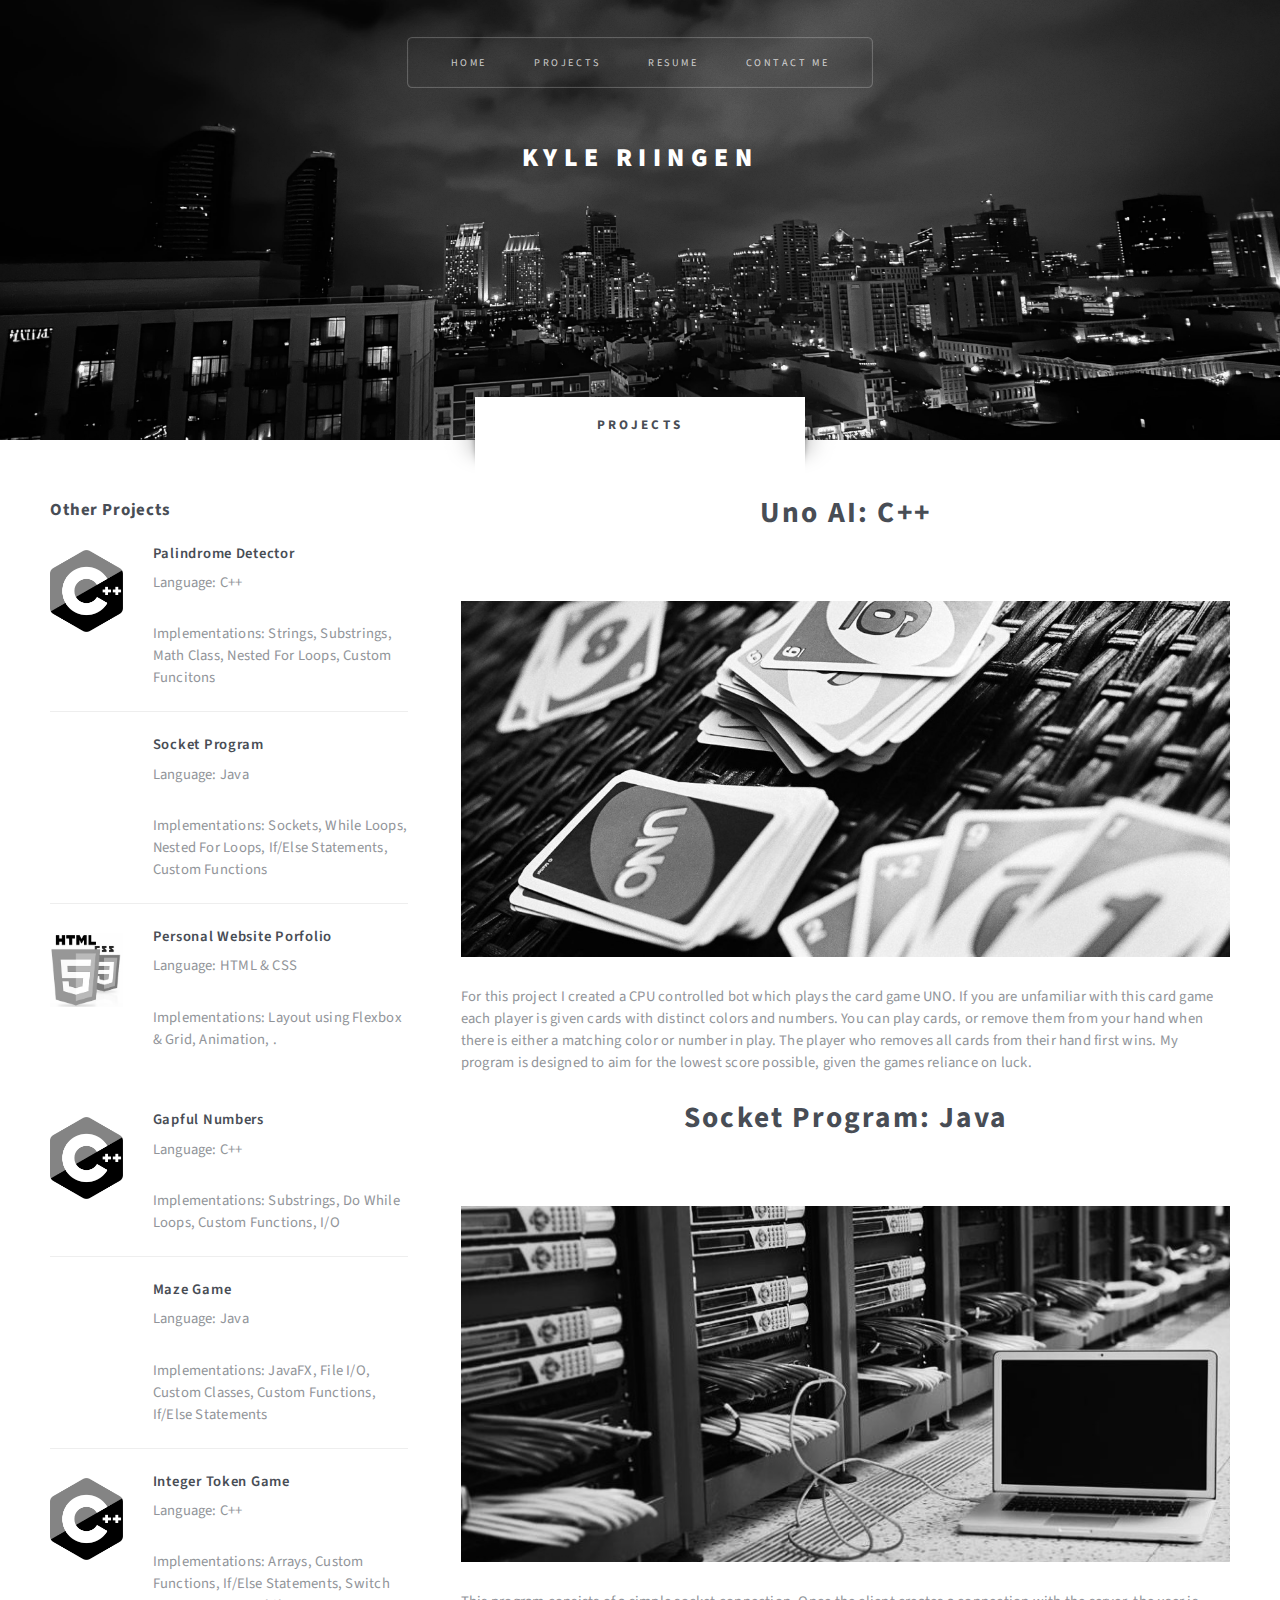
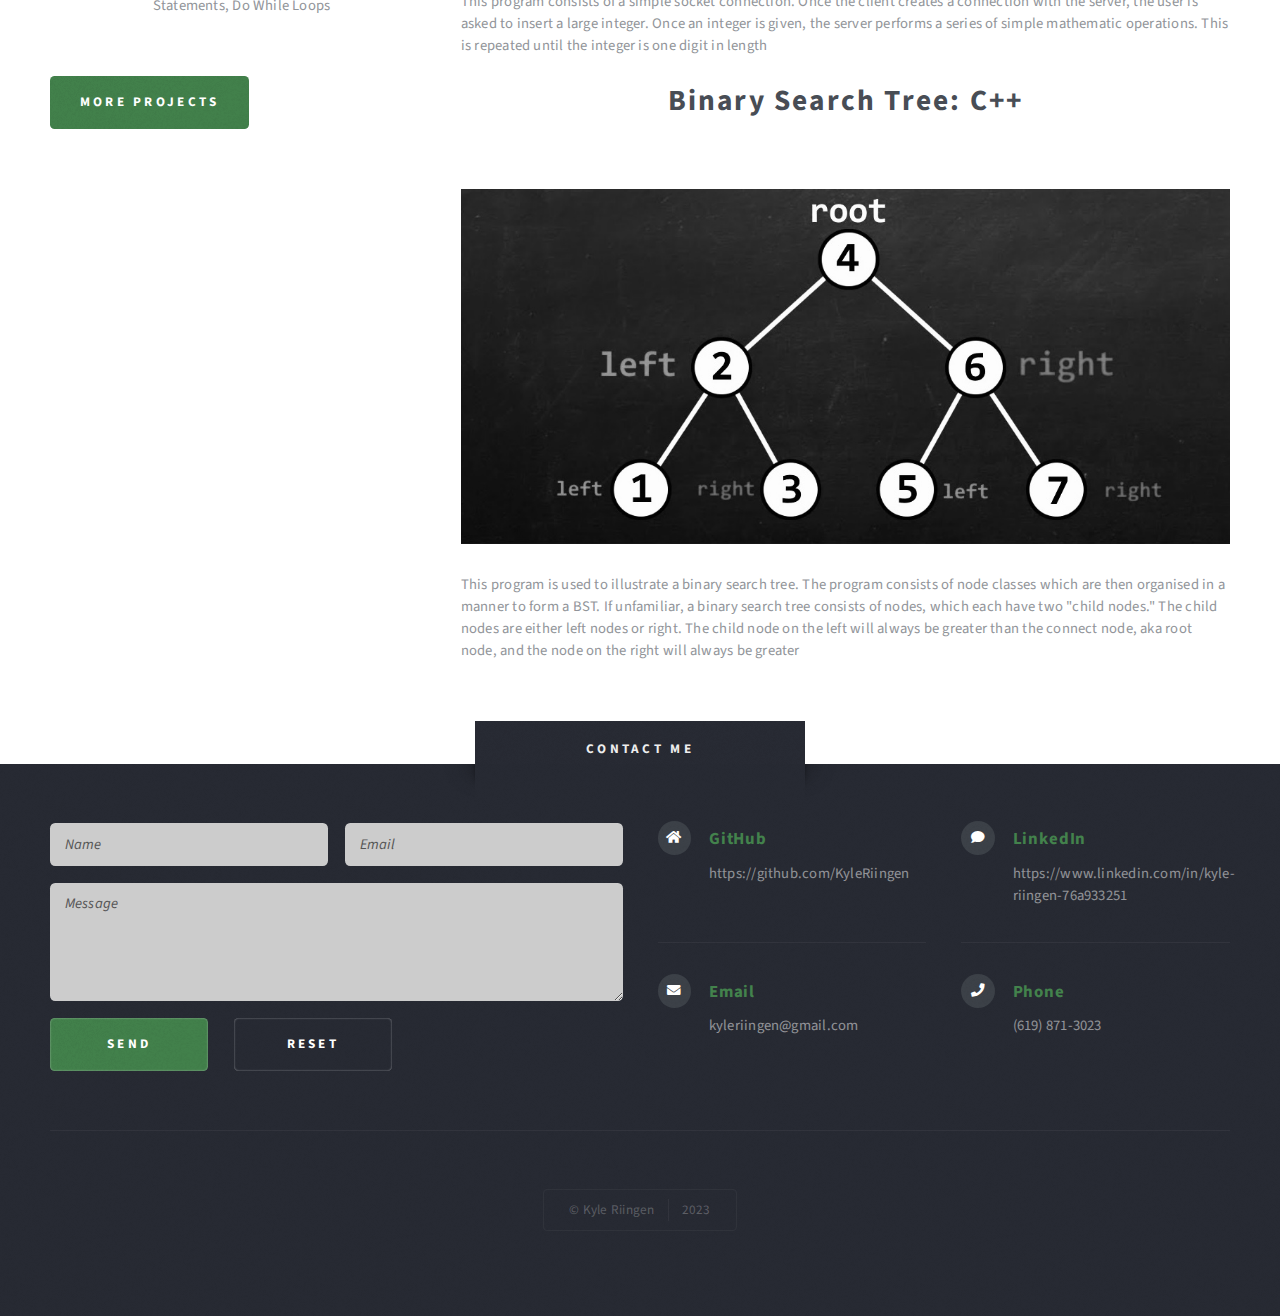
==== left-sidebar.html @ b959d6b3 "Add files via upload" ====
<!DOCTYPE HTML>

<html>
	<head>
		<title>Kyle Riingen: Projects</title>
		<meta charset="utf-8" />
		<meta name="viewport" content="width=device-width, initial-scale=1, user-scalable=no" />
		<link rel="stylesheet" href="assets/css/main.css" />
	</head>
	<body class="left-sidebar is-preload">
		<div id="page-wrapper">

			<!-- Header -->
			<section id="header" class="wrapper">

				<!-- Logo -->
					<div id="logo">
						<h1 class="animate__animated animate__fadeIn">Kyle Riingen</h1>						
					</div>

				<!-- Nav -->
				<nav id="nav">
					<ul>
						<li>
							<a href="index.html">Home</a>
							<ul>
								<li><a href="index.html">Home</a></li>
								<li><a href="index.html#About Me">About Me</a></li>
								<li><a href="index.html#About Me">MVVG</a></li>
								<li><a href="index.html#Strengths">Strengths</a></li>
							</ul>
						</li>
						<li><a href="left-sidebar.html">Projects</a></li>
						<li><a href="no-sidebar.html">Resume</a></li>
						<li><a href="right-sidebar.html">Contact Me</a></li>
					</ul>
				</nav>
			</section>

			<!-- Main -->
				<section id="main" class="wrapper style2">
					<div class="title">PROJECTS</div>
					<div class="container">
						<div class="row gtr-150">
							<div class="col-4 col-12-medium">

								<!-- Sidebar -->
									<div id="sidebar">
										<section class="box">
											<header>
												<h2>Other Projects</h2>
											</header>
											<ul class="style2">
												<li>
													<article class="box post-excerpt">
														<a href="#" class="image left"><img src="images/C++.jpg" alt="" /></a>
														<h3><a href="#">Palindrome Detector</a></h3>
														<p>Language: C++</p>
														<p>Implementations: Strings, Substrings, Math Class, Nested For Loops, Custom Funcitons</p>
													</article>
												</li>
												<li>
													<article class="box post-excerpt">
														<a href="#" class="image left"><img src="images/Java2.jpg" alt="" /></a>
														<h3><a href="#">Socket Program</a></h3>
														<p>Language: Java</p>
														<p>Implementations: Sockets, While Loops, Nested For Loops, If/Else Statements, Custom Functions </p>
													</article>
												</li>
												<li>
													<article class="box post-excerpt">
														<a href="#" class="image left"><img src="images/html&css2.jpg" alt="" /></a>
														<h3><a href="#">Personal Website Porfolio</a></h3>
														<p>Language: HTML & CSS</p>
														<p>Implementations: Layout using Flexbox & Grid, Animation, .</p>
													</article>
												</li>
											</ul>
										</section>
										<section class="box">
											<ul class="style2">
												<li>
													<article class="box post-excerpt">
														<a href="#" class="image left"><img src="images/C++.jpg" alt="" /></a>
														<h3><a href="#">Gapful Numbers</a></h3>
														<p>Language: C++</p>
														<p>Implementations: Substrings, Do While Loops, Custom Functions, I/O</p>
													</article>
												</li>
												<li>
													<article class="box post-excerpt">
														<a href="#" class="image left"><img src="images/Java2.jpg" alt="" /></a>
														<h3><a href="#">Maze Game</a></h3>
														<p>Language: Java</p>
														<p>Implementations: JavaFX, File I/O, Custom Classes, Custom Functions, If/Else Statements</p>
													</article>
												</li>
												<li>
													<article class="box post-excerpt">
														<a href="#" class="image left"><img src="images/C++.jpg" alt="" /></a>
														<h3><a href="#">Integer Token Game</a></h3>
														<p>Language: C++</p>
														<p>Implementations: Arrays, Custom Functions, If/Else Statements, Switch Statements, Do While Loops</p>
													</article>
												</li>
											</ul>
										</section>
										<a href="https://github.com/KyleRiingen" class="button style1">More Projects</a>
									</div>
							</div>
							<div class="col-8 col-12-medium imp-medium">

								<!-- Content -->
									<div id="content">
										<article class="box post">
											<header class="style1">
												<h2>Uno AI: C++</h2>
											</header>
											<a href="#" class="image featured">
												<img src="images/UNORevise.jpg" alt="" />
											</a>
											<p>For this project I created a CPU controlled bot which plays the card game UNO. If you
											 are unfamiliar with this card game each player is given cards with distinct colors and 
											numbers. You can play cards, or remove them from your hand when there is either a matching 
										    color or number in play. The player who removes all cards from their hand first wins. My 
											program is designed to aim for the lowest score possible, given the games reliance on luck.</p>
											
											<header class="style1">
												<h2>Socket Program: Java</h2>
											</header>
											<a href="#" class="image featured">
												<img src="images/ServerSocket2.jpg" alt="" />
											</a>
											<p>This program consists of a simple socket connection. Once the client creates a connection
											with the server, the user is asked to insert a large integer. Once an integer is given, the server
											performs a series of simple mathematic operations. This is repeated until the integer is one digit 
											in length </p>

											<header class="style1">
												<h2>Binary Search Tree: C++</h2>
											</header>
											<a href="#" class="image featured">
												<img src="images/BSTPIC.jpg" alt="" />
											</a>
											<p>This program is used to illustrate a binary search tree. The program consists of node classes 
											which are then organised in a manner to form a BST. If unfamiliar, a binary search tree consists of nodes, 
											which each have two "child nodes." The child nodes are either left nodes or right. The child node on the left
											will always be greater than the connect node, aka root node, and the node on the right will always be greater</p>

										</article>	
									</div>
							</div>
						</div>
					</div>
				</section>

			
			<!-- Footer -->
				<section id="footer" class="wrapper">
					<div class="title">Contact Me</div>
					<div class="container">
						<div class="row">
							<div class="col-6 col-12-medium">

								<!-- Contact Form -->
									<section>
										<form method="post" action="#">
											<div class="row gtr-50">
												<div class="col-6 col-12-small">
													<input type="text" name="name" id="contact-name" placeholder="Name" />
												</div>
												<div class="col-6 col-12-small">
													<input type="text" name="email" id="contact-email" placeholder="Email" />
												</div>
												<div class="col-12">
													<textarea name="message" id="contact-message" placeholder="Message" rows="4"></textarea>
												</div>
												<div class="col-12">
													<ul class="actions">
														<li><input type="submit" class="style1" value="Send" /></li>
														<li><input type="reset" class="style2" value="Reset" /></li>
													</ul>
												</div>
											</div>
										</form>
									</section>

							</div>
							<div class="col-6 col-12-medium">

								<!-- Contact -->
								<section class="feature-list small">
									<div class="row">
										<div class="col-6 col-12-small">
											<section>
												<h3 class="icon solid fa-home">GitHub</h3>
												<p>
													https://github.com/KyleRiingen
												</p>
											</section>
										</div>
										<div class="col-6 col-12-small">
											<section>
												<h3 class="icon solid fa-comment">LinkedIn</h3>
												<p>
													https://www.linkedin.com/in/kyle-riingen-76a933251
												</p>
											</section>
										</div>
										<div class="col-6 col-12-small">
											<section>
												<h3 class="icon solid fa-envelope">Email</h3>
												<p>
													kyleriingen@gmail.com
												</p>
											</section>
										</div>
										<div class="col-6 col-12-small">
											<section>
												<h3 class="icon solid fa-phone">Phone</h3>
												<p>
													(619) 871-3023
												</p>
											</section>
										</div>
									</div>
								</section>

							</div>
						</div>
						<div id="copyright">
							<ul>
								<li>&copy; Kyle Riingen</li><li>2023 <a href="http://html5up.net"></a></li>
							</ul>
						</div>
					</div>
				</section>

		</div>

		<!-- Scripts -->
			<script src="assets/js/jquery.min.js"></script>
			<script src="assets/js/jquery.dropotron.min.js"></script>
			<script src="assets/js/browser.min.js"></script>
			<script src="assets/js/breakpoints.min.js"></script>
			<script src="assets/js/util.js"></script>
			<script src="assets/js/main.js"></script>

	</body>
</html>
---- assets/css/main.css ----
@import url("fontawesome-all.min.css");
@import url("https://fonts.googleapis.com/css?family=Source+Sans+Pro:400,400italic,700,900");
@import url("https://cdnjs.cloudflare.com/ajax/libs/animate.css/4.1.1/animate.min.css");

/*
	Escape Velocity by HTML5 UP
	html5up.net | @ajlkn
	Free for personal and commercial use under the CCA 3.0 license (html5up.net/license)
*/

html, body, div, span, applet, object,
iframe, h1, h2, h3, h4, h5, h6, p, blockquote,
pre, a, abbr, acronym, address, big, cite,
code, del, dfn, em, img, ins, kbd, q, s, samp,
small, strike, strong, sub, sup, tt, var, b,
u, i, center, dl, dt, dd, ol, ul, li, fieldset,
form, label, legend, table, caption, tbody,
tfoot, thead, tr, th, td, article, aside,
canvas, details, embed, figure, figcaption,
footer, header, hgroup, menu, nav, output, ruby,
section, summary, time, mark, audio, video {
	margin: 0;
	padding: 0;
	border: 0;
	font-size: 100%;
	font: inherit;
	vertical-align: baseline;}

article, aside, details, figcaption, figure,
footer, header, hgroup, menu, nav, section {
	display: block;}

body {
	line-height: 1;
}

ol, ul {
	list-style: none;
}

blockquote, q {
	quotes: none;
}

	blockquote:before, blockquote:after, q:before, q:after {
		content: '';
		content: none;
	}

table {
	border-collapse: collapse;
	border-spacing: 0;
}

body {
	-webkit-text-size-adjust: none;
}

mark {
	background-color: transparent;
	color: inherit;
}

input::-moz-focus-inner {
	border: 0;
	padding: 0;
}

input, select, textarea {
	-moz-appearance: none;
	-webkit-appearance: none;
	-ms-appearance: none;
	appearance: none;
}

/* Basic */

	@-ms-viewport {
		width: device-width;
	}

	html {
		box-sizing: border-box;
	}

	*, *:before, *:after {
		box-sizing: inherit;
	}

	body.is-preload *, body.is-preload *:before, body.is-preload *:after {
		-moz-animation: none !important;
		-webkit-animation: none !important;
		-ms-animation: none !important;
		animation: none !important;
		-moz-transition: none !important;
		-webkit-transition: none !important;
		-ms-transition: none !important;
		transition: none !important;
	}

	body, input, textarea, select {
		font-family: 'Source Sans Pro', sans-serif;
		font-weight: 400;
		color: #919499;
		font-size: 14pt;
		line-height: 1.75em;
		letter-spacing: 0.025em;
	}

	h1, h2, h3, h4, h5, h6 {
		font-weight: 700;
		color: #484d55;
	}

		h1 a, h2 a, h3 a, h4 a, h5 a, h6 a {
			color: inherit;
			text-decoration: none;
		}

	a {
		-moz-transition: color .25s ease-in-out;
		-webkit-transition: color .25s ease-in-out;
		-ms-transition: color .25s ease-in-out;
		transition: color .25s ease-in-out;
		text-decoration: underline;
		color: #717479;
	}

		a:hover {
			text-decoration: none;
		}

	strong, b {
		font-weight: 700;
		color: #484d55;
	}

	blockquote {
		border-left: solid 0.5em #ddd;
		padding: 1em 0 1em 2em;
		font-style: italic;
	}

	em, i {
		font-style: italic;
	}

	hr {
		border: 0;
		border-top: solid 1px #ddd;
		margin: 2em 0 2em 0;
	}

	sub {
		position: relative;
		top: 0.5em;
		font-size: 0.8em;
	}

	sup {
		position: relative;
		top: -0.5em;
		font-size: 0.8em;
	}

	.nobr {
		white-space: nowrap;
	}

	br.clear {
		clear: both;
	}

	p, ul, ol, dl, table, blockquote, form {
		margin-bottom: 2em;
	}

/* Container */

	.container {
		margin: 0 auto;
		max-width: 100%;
		width: 68em;
	}

		@media screen and (max-width: 1680px) {

			.container {
				width: 70em;
			}

		}

		@media screen and (max-width: 1280px) {

			.container {
				width: calc(100% - 100px);
			}

		}

		@media screen and (max-width: 980px) {

			.container {
				width: calc(100% - 100px);
			}

		}

		@media screen and (max-width: 736px) {

			.container {
				width: calc(100% - 40px);
			}

		}

/* Row */

	.row {
		display: flex;
		flex-wrap: wrap;
		box-sizing: border-box;
		align-items: stretch;
	}

		.row > * {
			box-sizing: border-box;
		}

		.row.gtr-uniform > * > :last-child {
			margin-bottom: 0;
		}

		.row.aln-left {
			justify-content: flex-start;
		}

		.row.aln-center {
			justify-content: center;
		}

		.row.aln-right {
			justify-content: flex-end;
		}

		.row.aln-top {
			align-items: flex-start;
		}

		.row.aln-middle {
			align-items: center;
		}

		.row.aln-bottom {
			align-items: flex-end;
		}

		.row > .imp {
			order: -1;
		}

		.row > .col-1 {
			width: 8.33333%;
		}

		.row > .off-1 {
			margin-left: 8.33333%;
		}

		.row > .col-2 {
			width: 16.66667%;
		}

		.row > .off-2 {
			margin-left: 16.66667%;
		}

		.row > .col-3 {
			width: 25%;
		}

		.row > .off-3 {
			margin-left: 25%;
		}

		.row > .col-4 {
			width: 33.33333%;
		}

		.row > .off-4 {
			margin-left: 33.33333%;
		}

		.row > .col-5 {
			width: 41.66667%;
		}

		.row > .off-5 {
			margin-left: 41.66667%;
		}

		.row > .col-6 {
			width: 50%;
		}

		.row > .off-6 {
			margin-left: 50%;
		}

		.row > .col-7 {
			width: 58.33333%;
		}

		.row > .off-7 {
			margin-left: 58.33333%;
		}

		.row > .col-8 {
			width: 66.66667%;
		}

		.row > .off-8 {
			margin-left: 66.66667%;
		}

		.row > .col-9 {
			width: 75%;
		}

		.row > .off-9 {
			margin-left: 75%;
		}

		.row > .col-10 {
			width: 83.33333%;
		}

		.row > .off-10 {
			margin-left: 83.33333%;
		}

		.row > .col-11 {
			width: 91.66667%;
		}

		.row > .off-11 {
			margin-left: 91.66667%;
		}

		.row > .col-12 {
			width: 100%;
		}

		.row > .off-12 {
			margin-left: 100%;
		}

		.row.gtr-0 {
			margin-top: 0px;
			margin-left: 0px;
		}

			.row.gtr-0 > * {
				padding: 0px 0 0 0px;
			}

			.row.gtr-0.gtr-uniform {
				margin-top: 0px;
			}

				.row.gtr-0.gtr-uniform > * {
					padding-top: 0px;
				}

		.row.gtr-25 {
			margin-top: -12.5px;
			margin-left: -12.5px;
		}

			.row.gtr-25 > * {
				padding: 12.5px 0 0 12.5px;
			}

			.row.gtr-25.gtr-uniform {
				margin-top: -12.5px;
			}

				.row.gtr-25.gtr-uniform > * {
					padding-top: 12.5px;
				}

		.row.gtr-50 {
			margin-top: -25px;
			margin-left: -25px;
		}

			.row.gtr-50 > * {
				padding: 25px 0 0 25px;
			}

			.row.gtr-50.gtr-uniform {
				margin-top: -25px;
			}

				.row.gtr-50.gtr-uniform > * {
					padding-top: 25px;
				}

		.row {
			margin-top: -50px;
			margin-left: -50px;
		}

			.row > * {
				padding: 50px 0 0 50px;
			}

			.row.gtr-uniform {
				margin-top: -50px;
			}

				.row.gtr-uniform > * {
					padding-top: 50px;
				}

		.row.gtr-150 {
			margin-top: -75px;
			margin-left: -75px;
		}

			.row.gtr-150 > * {
				padding: 75px 0 0 75px;
			}

			.row.gtr-150.gtr-uniform {
				margin-top: -75px;
			}

				.row.gtr-150.gtr-uniform > * {
					padding-top: 75px;
				}

		.row.gtr-200 {
			margin-top: -100px;
			margin-left: -100px;
		}

			.row.gtr-200 > * {
				padding: 100px 0 0 100px;
			}

			.row.gtr-200.gtr-uniform {
				margin-top: -100px;
			}

				.row.gtr-200.gtr-uniform > * {
					padding-top: 100px;
				}

		@media screen and (max-width: 1680px) {

			.row {
				display: flex;
				flex-wrap: wrap;
				box-sizing: border-box;
				align-items: stretch;
			}

				.row > * {
					box-sizing: border-box;
				}

				.row.gtr-uniform > * > :last-child {
					margin-bottom: 0;
				}

				.row.aln-left {
					justify-content: flex-start;
				}

				.row.aln-center {
					justify-content: center;
				}

				.row.aln-right {
					justify-content: flex-end;
				}

				.row.aln-top {
					align-items: flex-start;
				}

				.row.aln-middle {
					align-items: center;
				}

				.row.aln-bottom {
					align-items: flex-end;
				}

				.row > .imp-xlarge {
					order: -1;
				}

				.row > .col-1-xlarge {
					width: 8.33333%;
				}

				.row > .off-1-xlarge {
					margin-left: 8.33333%;
				}

				.row > .col-2-xlarge {
					width: 16.66667%;
				}

				.row > .off-2-xlarge {
					margin-left: 16.66667%;
				}

				.row > .col-3-xlarge {
					width: 25%;
				}

				.row > .off-3-xlarge {
					margin-left: 25%;
				}

				.row > .col-4-xlarge {
					width: 33.33333%;
				}

				.row > .off-4-xlarge {
					margin-left: 33.33333%;
				}

				.row > .col-5-xlarge {
					width: 41.66667%;
				}

				.row > .off-5-xlarge {
					margin-left: 41.66667%;
				}

				.row > .col-6-xlarge {
					width: 50%;
				}

				.row > .off-6-xlarge {
					margin-left: 50%;
				}

				.row > .col-7-xlarge {
					width: 58.33333%;
				}

				.row > .off-7-xlarge {
					margin-left: 58.33333%;
				}

				.row > .col-8-xlarge {
					width: 66.66667%;
				}

				.row > .off-8-xlarge {
					margin-left: 66.66667%;
				}

				.row > .col-9-xlarge {
					width: 75%;
				}

				.row > .off-9-xlarge {
					margin-left: 75%;
				}

				.row > .col-10-xlarge {
					width: 83.33333%;
				}

				.row > .off-10-xlarge {
					margin-left: 83.33333%;
				}

				.row > .col-11-xlarge {
					width: 91.66667%;
				}

				.row > .off-11-xlarge {
					margin-left: 91.66667%;
				}

				.row > .col-12-xlarge {
					width: 100%;
				}

				.row > .off-12-xlarge {
					margin-left: 100%;
				}

				.row.gtr-0 {
					margin-top: 0px;
					margin-left: 0px;
				}

					.row.gtr-0 > * {
						padding: 0px 0 0 0px;
					}

					.row.gtr-0.gtr-uniform {
						margin-top: 0px;
					}

						.row.gtr-0.gtr-uniform > * {
							padding-top: 0px;
						}

				.row.gtr-25 {
					margin-top: -12.5px;
					margin-left: -12.5px;
				}

					.row.gtr-25 > * {
						padding: 12.5px 0 0 12.5px;
					}

					.row.gtr-25.gtr-uniform {
						margin-top: -12.5px;
					}

						.row.gtr-25.gtr-uniform > * {
							padding-top: 12.5px;
						}

				.row.gtr-50 {
					margin-top: -25px;
					margin-left: -25px;
				}

					.row.gtr-50 > * {
						padding: 25px 0 0 25px;
					}

					.row.gtr-50.gtr-uniform {
						margin-top: -25px;
					}

						.row.gtr-50.gtr-uniform > * {
							padding-top: 25px;
						}

				.row {
					margin-top: -50px;
					margin-left: -50px;
				}

					.row > * {
						padding: 50px 0 0 50px;
					}

					.row.gtr-uniform {
						margin-top: -50px;
					}

						.row.gtr-uniform > * {
							padding-top: 50px;
						}

				.row.gtr-150 {
					margin-top: -75px;
					margin-left: -75px;
				}

					.row.gtr-150 > * {
						padding: 75px 0 0 75px;
					}

					.row.gtr-150.gtr-uniform {
						margin-top: -75px;
					}

						.row.gtr-150.gtr-uniform > * {
							padding-top: 75px;
						}

				.row.gtr-200 {
					margin-top: -100px;
					margin-left: -100px;
				}

					.row.gtr-200 > * {
						padding: 100px 0 0 100px;
					}

					.row.gtr-200.gtr-uniform {
						margin-top: -100px;
					}

						.row.gtr-200.gtr-uniform > * {
							padding-top: 100px;
						}

		}

		@media screen and (max-width: 1280px) {

			.row {
				display: flex;
				flex-wrap: wrap;
				box-sizing: border-box;
				align-items: stretch;
			}

				.row > * {
					box-sizing: border-box;
				}

				.row.gtr-uniform > * > :last-child {
					margin-bottom: 0;
				}

				.row.aln-left {
					justify-content: flex-start;
				}

				.row.aln-center {
					justify-content: center;
				}

				.row.aln-right {
					justify-content: flex-end;
				}

				.row.aln-top {
					align-items: flex-start;
				}

				.row.aln-middle {
					align-items: center;
				}

				.row.aln-bottom {
					align-items: flex-end;
				}

				.row > .imp-large {
					order: -1;
				}

				.row > .col-1-large {
					width: 8.33333%;
				}

				.row > .off-1-large {
					margin-left: 8.33333%;
				}

				.row > .col-2-large {
					width: 16.66667%;
				}

				.row > .off-2-large {
					margin-left: 16.66667%;
				}

				.row > .col-3-large {
					width: 25%;
				}

				.row > .off-3-large {
					margin-left: 25%;
				}

				.row > .col-4-large {
					width: 33.33333%;
				}

				.row > .off-4-large {
					margin-left: 33.33333%;
				}

				.row > .col-5-large {
					width: 41.66667%;
				}

				.row > .off-5-large {
					margin-left: 41.66667%;
				}

				.row > .col-6-large {
					width: 50%;
				}

				.row > .off-6-large {
					margin-left: 50%;
				}

				.row > .col-7-large {
					width: 58.33333%;
				}

				.row > .off-7-large {
					margin-left: 58.33333%;
				}

				.row > .col-8-large {
					width: 66.66667%;
				}

				.row > .off-8-large {
					margin-left: 66.66667%;
				}

				.row > .col-9-large {
					width: 75%;
				}

				.row > .off-9-large {
					margin-left: 75%;
				}

				.row > .col-10-large {
					width: 83.33333%;
				}

				.row > .off-10-large {
					margin-left: 83.33333%;
				}

				.row > .col-11-large {
					width: 91.66667%;
				}

				.row > .off-11-large {
					margin-left: 91.66667%;
				}

				.row > .col-12-large {
					width: 100%;
				}

				.row > .off-12-large {
					margin-left: 100%;
				}

				.row.gtr-0 {
					margin-top: 0px;
					margin-left: 0px;
				}

					.row.gtr-0 > * {
						padding: 0px 0 0 0px;
					}

					.row.gtr-0.gtr-uniform {
						margin-top: 0px;
					}

						.row.gtr-0.gtr-uniform > * {
							padding-top: 0px;
						}

				.row.gtr-25 {
					margin-top: -8.75px;
					margin-left: -8.75px;
				}

					.row.gtr-25 > * {
						padding: 8.75px 0 0 8.75px;
					}

					.row.gtr-25.gtr-uniform {
						margin-top: -8.75px;
					}

						.row.gtr-25.gtr-uniform > * {
							padding-top: 8.75px;
						}

				.row.gtr-50 {
					margin-top: -17.5px;
					margin-left: -17.5px;
				}

					.row.gtr-50 > * {
						padding: 17.5px 0 0 17.5px;
					}

					.row.gtr-50.gtr-uniform {
						margin-top: -17.5px;
					}

						.row.gtr-50.gtr-uniform > * {
							padding-top: 17.5px;
						}

				.row {
					margin-top: -35px;
					margin-left: -35px;
				}

					.row > * {
						padding: 35px 0 0 35px;
					}

					.row.gtr-uniform {
						margin-top: -35px;
					}

						.row.gtr-uniform > * {
							padding-top: 35px;
						}

				.row.gtr-150 {
					margin-top: -52.5px;
					margin-left: -52.5px;
				}

					.row.gtr-150 > * {
						padding: 52.5px 0 0 52.5px;
					}

					.row.gtr-150.gtr-uniform {
						margin-top: -52.5px;
					}

						.row.gtr-150.gtr-uniform > * {
							padding-top: 52.5px;
						}

				.row.gtr-200 {
					margin-top: -70px;
					margin-left: -70px;
				}

					.row.gtr-200 > * {
						padding: 70px 0 0 70px;
					}

					.row.gtr-200.gtr-uniform {
						margin-top: -70px;
					}

						.row.gtr-200.gtr-uniform > * {
							padding-top: 70px;
						}

		}

		@media screen and (max-width: 980px) {

			.row {
				display: flex;
				flex-wrap: wrap;
				box-sizing: border-box;
				align-items: stretch;
			}

				.row > * {
					box-sizing: border-box;
				}

				.row.gtr-uniform > * > :last-child {
					margin-bottom: 0;
				}

				.row.aln-left {
					justify-content: flex-start;
				}

				.row.aln-center {
					justify-content: center;
				}

				.row.aln-right {
					justify-content: flex-end;
				}

				.row.aln-top {
					align-items: flex-start;
				}

				.row.aln-middle {
					align-items: center;
				}

				.row.aln-bottom {
					align-items: flex-end;
				}

				.row > .imp-medium {
					order: -1;
				}

				.row > .col-1-medium {
					width: 8.33333%;
				}

				.row > .off-1-medium {
					margin-left: 8.33333%;
				}

				.row > .col-2-medium {
					width: 16.66667%;
				}

				.row > .off-2-medium {
					margin-left: 16.66667%;
				}

				.row > .col-3-medium {
					width: 25%;
				}

				.row > .off-3-medium {
					margin-left: 25%;
				}

				.row > .col-4-medium {
					width: 33.33333%;
				}

				.row > .off-4-medium {
					margin-left: 33.33333%;
				}

				.row > .col-5-medium {
					width: 41.66667%;
				}

				.row > .off-5-medium {
					margin-left: 41.66667%;
				}

				.row > .col-6-medium {
					width: 50%;
				}

				.row > .off-6-medium {
					margin-left: 50%;
				}

				.row > .col-7-medium {
					width: 58.33333%;
				}

				.row > .off-7-medium {
					margin-left: 58.33333%;
				}

				.row > .col-8-medium {
					width: 66.66667%;
				}

				.row > .off-8-medium {
					margin-left: 66.66667%;
				}

				.row > .col-9-medium {
					width: 75%;
				}

				.row > .off-9-medium {
					margin-left: 75%;
				}

				.row > .col-10-medium {
					width: 83.33333%;
				}

				.row > .off-10-medium {
					margin-left: 83.33333%;
				}

				.row > .col-11-medium {
					width: 91.66667%;
				}

				.row > .off-11-medium {
					margin-left: 91.66667%;
				}

				.row > .col-12-medium {
					width: 100%;
				}

				.row > .off-12-medium {
					margin-left: 100%;
				}

				.row.gtr-0 {
					margin-top: 0px;
					margin-left: 0px;
				}

					.row.gtr-0 > * {
						padding: 0px 0 0 0px;
					}

					.row.gtr-0.gtr-uniform {
						margin-top: 0px;
					}

						.row.gtr-0.gtr-uniform > * {
							padding-top: 0px;
						}

				.row.gtr-25 {
					margin-top: -12.5px;
					margin-left: -12.5px;
				}

					.row.gtr-25 > * {
						padding: 12.5px 0 0 12.5px;
					}

					.row.gtr-25.gtr-uniform {
						margin-top: -12.5px;
					}

						.row.gtr-25.gtr-uniform > * {
							padding-top: 12.5px;
						}

				.row.gtr-50 {
					margin-top: -25px;
					margin-left: -25px;
				}

					.row.gtr-50 > * {
						padding: 25px 0 0 25px;
					}

					.row.gtr-50.gtr-uniform {
						margin-top: -25px;
					}

						.row.gtr-50.gtr-uniform > * {
							padding-top: 25px;
						}

				.row {
					margin-top: -50px;
					margin-left: -50px;
				}

					.row > * {
						padding: 50px 0 0 50px;
					}

					.row.gtr-uniform {
						margin-top: -50px;
					}

						.row.gtr-uniform > * {
							padding-top: 50px;
						}

				.row.gtr-150 {
					margin-top: -75px;
					margin-left: -75px;
				}

					.row.gtr-150 > * {
						padding: 75px 0 0 75px;
					}

					.row.gtr-150.gtr-uniform {
						margin-top: -75px;
					}

						.row.gtr-150.gtr-uniform > * {
							padding-top: 75px;
						}

				.row.gtr-200 {
					margin-top: -100px;
					margin-left: -100px;
				}

					.row.gtr-200 > * {
						padding: 100px 0 0 100px;
					}

					.row.gtr-200.gtr-uniform {
						margin-top: -100px;
					}

						.row.gtr-200.gtr-uniform > * {
							padding-top: 100px;
						}

		}

		@media screen and (max-width: 736px) {

			.row {
				display: flex;
				flex-wrap: wrap;
				box-sizing: border-box;
				align-items: stretch;
			}

				.row > * {
					box-sizing: border-box;
				}

				.row.gtr-uniform > * > :last-child {
					margin-bottom: 0;
				}

				.row.aln-left {
					justify-content: flex-start;
				}

				.row.aln-center {
					justify-content: center;
				}

				.row.aln-right {
					justify-content: flex-end;
				}

				.row.aln-top {
					align-items: flex-start;
				}

				.row.aln-middle {
					align-items: center;
				}

				.row.aln-bottom {
					align-items: flex-end;
				}

				.row > .imp-small {
					order: -1;
				}

				.row > .col-1-small {
					width: 8.33333%;
				}

				.row > .off-1-small {
					margin-left: 8.33333%;
				}

				.row > .col-2-small {
					width: 16.66667%;
				}

				.row > .off-2-small {
					margin-left: 16.66667%;
				}

				.row > .col-3-small {
					width: 25%;
				}

				.row > .off-3-small {
					margin-left: 25%;
				}

				.row > .col-4-small {
					width: 33.33333%;
				}

				.row > .off-4-small {
					margin-left: 33.33333%;
				}

				.row > .col-5-small {
					width: 41.66667%;
				}

				.row > .off-5-small {
					margin-left: 41.66667%;
				}

				.row > .col-6-small {
					width: 50%;
				}

				.row > .off-6-small {
					margin-left: 50%;
				}

				.row > .col-7-small {
					width: 58.33333%;
				}

				.row > .off-7-small {
					margin-left: 58.33333%;
				}

				.row > .col-8-small {
					width: 66.66667%;
				}

				.row > .off-8-small {
					margin-left: 66.66667%;
				}

				.row > .col-9-small {
					width: 75%;
				}

				.row > .off-9-small {
					margin-left: 75%;
				}

				.row > .col-10-small {
					width: 83.33333%;
				}

				.row > .off-10-small {
					margin-left: 83.33333%;
				}

				.row > .col-11-small {
					width: 91.66667%;
				}

				.row > .off-11-small {
					margin-left: 91.66667%;
				}

				.row > .col-12-small {
					width: 100%;
				}

				.row > .off-12-small {
					margin-left: 100%;
				}

				.row.gtr-0 {
					margin-top: 0px;
					margin-left: 0px;
				}

					.row.gtr-0 > * {
						padding: 0px 0 0 0px;
					}

					.row.gtr-0.gtr-uniform {
						margin-top: 0px;
					}

						.row.gtr-0.gtr-uniform > * {
							padding-top: 0px;
						}

				.row.gtr-25 {
					margin-top: -7.5px;
					margin-left: -7.5px;
				}

					.row.gtr-25 > * {
						padding: 7.5px 0 0 7.5px;
					}

					.row.gtr-25.gtr-uniform {
						margin-top: -7.5px;
					}

						.row.gtr-25.gtr-uniform > * {
							padding-top: 7.5px;
						}

				.row.gtr-50 {
					margin-top: -15px;
					margin-left: -15px;
				}

					.row.gtr-50 > * {
						padding: 15px 0 0 15px;
					}

					.row.gtr-50.gtr-uniform {
						margin-top: -15px;
					}

						.row.gtr-50.gtr-uniform > * {
							padding-top: 15px;
						}

				.row {
					margin-top: -30px;
					margin-left: -30px;
				}

					.row > * {
						padding: 30px 0 0 30px;
					}

					.row.gtr-uniform {
						margin-top: -30px;
					}

						.row.gtr-uniform > * {
							padding-top: 30px;
						}

				.row.gtr-150 {
					margin-top: -45px;
					margin-left: -45px;
				}

					.row.gtr-150 > * {
						padding: 45px 0 0 45px;
					}

					.row.gtr-150.gtr-uniform {
						margin-top: -45px;
					}

						.row.gtr-150.gtr-uniform > * {
							padding-top: 45px;
						}

				.row.gtr-200 {
					margin-top: -60px;
					margin-left: -60px;
				}

					.row.gtr-200 > * {
						padding: 60px 0 0 60px;
					}

					.row.gtr-200.gtr-uniform {
						margin-top: -60px;
					}

						.row.gtr-200.gtr-uniform > * {
							padding-top: 60px;
						}

		}

/* Section/Article */

	section,
	article {
		margin: 0 0 4em 0;
	}

	section > :last-child,
	article > :last-child,
	section:last-child,
	article:last-child {
		margin-bottom: 0;
	}

	header.style1 {
		text-align: center;
		padding: 3em 0 3em 0;
	}

		header.style1 h2 {
			font-weight: 700;
			font-size: 2em;
			letter-spacing: 0.075em;
			line-height: 1.5em;
		}

		header.style1 p {
			color: #b1b4b9;
			display: block;
			margin: 1.15em 0 0 0;
			font-size: 1.3em;
			letter-spacing: 0.075em;
			line-height: 1.5em;
		}

/* Table */

	table {
		width: 100%;
	}

		table.default {
			width: 100%;
		}

			table.default tbody tr:nth-child(2n+2) {
				background: #f4f4f4;
			}

			table.default td {
				padding: 0.5em 1em 0.5em 1em;
			}

			table.default th {
				text-align: left;
				font-weight: 400;
				padding: 0.5em 1em 0.5em 1em;
			}

			table.default thead {
				background: #484d55;
				color: #fff;
			}

			table.default tfoot {
				background: #eee;
			}

/* Form */

	form label {
		display: block;
		font-weight: 700;
		color: #484d55;
		margin: 0.25em 0 0.5em 0;
	}

	form input[type="text"],
	form input[type="email"],
	form input[type="password"],
	form select,
	form textarea {
		-moz-transition: all .25s ease-in-out;
		-webkit-transition: all .25s ease-in-out;
		-ms-transition: all .25s ease-in-out;
		transition: all .25s ease-in-out;
		-webkit-appearance: none;
		display: block;
		border: 0;
		background: #eee;
		box-shadow: inset 0px 0px 1px 0px #a0a1a7;
		border-radius: 0.35em;
		width: 100%;
		padding: 0.75em 1em 0.75em 1em;
	}

		form input[type="text"]:focus,
		form input[type="email"]:focus,
		form input[type="password"]:focus,
		form select:focus,
		form textarea:focus {
			background: #f8f8f8;
		}

	form input[type="text"],
	form input[type="email"]
	input[type="password"] {
		line-height: 1em;
	}

	form select {
		line-height: 1em;
	}

	form textarea {
		min-height: 8em;
	}

	form ul.actions {
		margin-top: 0;
	}

	form ::-webkit-input-placeholder {
		color: #555 !important;
		font-style: italic;
		line-height: 1.35em;
	}

	form :-moz-placeholder {
		color: #555 !important;
		font-style: italic;
	}

	form ::-moz-placeholder {
		color: #555 !important;
		font-style: italic;
	}

	form :-ms-input-placeholder {
		color: #555 !important;
		font-style: italic;
	}

	form ::-moz-focus-inner {
		border: 0;
	}

/* Image */

	.image {
		display: inline-block;
	}

		.image img {
			display: block;
			width: 100%;
		}

		.image.fit {
			display: block;
			width: 100%;
		}

		.image.left {
			float: left;
			margin: 0 2em 2em 0;
		}

		.image.centered {
			display: block;
			margin: 0 0 2em 0;
		}

			.image.centered img {
				margin: 0 auto;
				width: auto;
			}

		.image.featured {
			display: block;
			width: 100%;
			margin: 0 0 2em 0;
		}

/* Button */

	input[type="button"],
	input[type="submit"],
	input[type="reset"],
	button,
	.button {
		-moz-transition: all .25s ease-in-out;
		-webkit-transition: all .25s ease-in-out;
		-ms-transition: all .25s ease-in-out;
		transition: all .25s ease-in-out;
		display: inline-block;
		background: #444;
		text-align: center;
		text-transform: uppercase;
		font-weight: 700;
		letter-spacing: 0.25em;
		text-decoration: none;
		border-radius: 0.35em;
		border: 0;
		outline: 0;
		cursor: pointer;
		padding: 0 2.25em 0 2.25em;
		font-size: 0.9em;
		min-width: 12em;
		height: 4em;
		line-height: 4em;
	}

		input[type="button"]:hover,
		input[type="submit"]:hover,
		input[type="reset"]:hover,
		button:hover,
		.button:hover {
			background-color: #f98780;
		}

		input[type="button"].large,
		input[type="submit"].large,
		input[type="reset"].large,
		button.large,
		.button.large {
			font-size: 1em;
			min-width: 14em;
		}

		input[type="button"].style1,
		input[type="submit"].style1,
		input[type="reset"].style1,
		button.style1,
		.button.style1 {
			background: #43824c url("images/overlay.png");
			color: #fff
		}

			input[type="button"].style1:hover,
			input[type="submit"].style1:hover,
			input[type="reset"].style1:hover,
			button.style1:hover,
			.button.style1:hover {
				background-color: rgba(255, 255, 255, 0.5);;
				color: #43824c;
			}

			input[type="button"].style1:active,
			input[type="submit"].style1:active,
			input[type="reset"].style1:active,
			button.style1:active,
			.button.style1:active {
				background-color: #d96760;
			}

		input[type="button"].style2,
		input[type="submit"].style2,
		input[type="reset"].style2,
		button.style2,
		.button.style2 {
			background: none;
			color: #606167;
			box-shadow: inset 0px 0px 2px 0px #a0a1a7;
		}

			input[type="button"].style2:hover,
			input[type="submit"].style2:hover,
			input[type="reset"].style2:hover,
			button.style2:hover,
			.button.style2:hover {
				box-shadow: inset 0px 0px 2px 0px #606167;
			}

			input[type="button"].style2:active,
			input[type="submit"].style2:active,
			input[type="reset"].style2:active,
			button.style2:active,
			.button.style2:active {
				box-shadow: inset 0px 0px 2px 0px #202127;
			}

		input[type="button"].style3,
		input[type="submit"].style3,
		input[type="reset"].style3,
		button.style3,
		.button.style3 {
			background: #2f333b url("images/overlay.png");
			color: #fff;
		}

			input[type="button"].style3:hover,
			input[type="submit"].style3:hover,
			input[type="reset"].style3:hover,
			button.style3:hover,
			.button.style3:hover {
				background-color: #3f434b;
			}

			input[type="button"].style3:active,
			input[type="submit"].style3:active,
			input[type="reset"].style3:active,
			button.style3:active,
			.button.style3:active {
				background-color: #1f232b;
			}

/* List */

	ul {
		list-style: disc;
		padding-left: 1em;
	}

		ul li {
			padding-left: 0.5em;
		}

		ul.style2 {
			list-style: none;
			padding-left: 0;
		}

			ul.style2 li {
				border-top: solid 1px #eee;
				padding: 1.5em 0 0 0;
				margin: 1.5em 0 0 0;
			}

				ul.style2 li:first-child {
					border-top: 0;
					padding-top: 0;
					margin-top: 0;
				}

		ul.style3 {
			list-style: none;
			padding-left: 0;
		}

			ul.style3 li {
				border-top: solid 1px #eee;
				padding: 0.5em 0 0 0;
				margin: 0.5em 0 0 0;
			}

				ul.style3 li:first-child {
					border-top: 0;
					padding-top: 0;
					margin-top: 0;
				}

	ol {
		list-style: decimal;
		padding-left: 1.25em;
	}

		ol li {
			padding-left: 0.25em;
		}

/* Actions */

	ul.actions {
		list-style: none;
		padding-left: 0;
		margin: 3em 0 0 0;
	}

		ul.actions li {
			display: inline-block;
			margin: 0 0.75em 0 0.75em;
			padding-left: 0;
		}

			ul.actions li:first-child {
				margin-left: 0;
			}

			ul.actions li:last-child {
				margin-right: 0;
			}

		ul.actions.special {
			text-align: center;
		}

/* Feature List */

	.feature-list {
		max-width: 58em;
		margin-left: auto;
		margin-right: auto;
		position: relative;
		top: 0.75em;
	}

		.feature-list section {
			border-top: solid 1px #eee;
			padding-top: 3em;
			padding-left: 5em;
			position: relative;
		}

		@media screen and (min-width: 981px) {

			.feature-list > .row > :nth-child(-n + 2) > section {
				border-top: 0;
				padding-top: 0;
			}

		}

		.feature-list h3 {
			color: #43824c !important;
			margin: -0.35em 0 0.75em 0;
			font-size: 1.15em;
			letter-spacing: 0.05em;
		}

			.feature-list h3:before {
				display: block;
				color: #fff;
				background: #2f333b url("images/overlay.png");
				border-radius: 2.5em;
				text-align: center;
				width: 2.5em;
				height: 2.5em;
				line-height: 2.5em;
				margin-right: 0.75em;
				position: absolute;
				left: 0;
				margin-top: -0.5em;
			}

		.feature-list.small section {
			padding-left: 3.5em;
		}

		.feature-list.small h3:before {
			font-size: 0.8em;
		}

/* Icons */

	.icon {
		text-decoration: none;
		text-decoration: none;
	}

		.icon:before {
			-moz-osx-font-smoothing: grayscale;
			-webkit-font-smoothing: antialiased;
			display: inline-block;
			font-style: normal;
			font-variant: normal;
			text-rendering: auto;
			line-height: 1;
			text-transform: none !important;
			font-family: 'Font Awesome 5 Free';
			font-weight: 400;
		}

		.icon:before {
			line-height: inherit;
			font-size: 1.25em;
		}

		.icon > .label {
			display: none;
		}

		.icon.solid:before {
			font-weight: 900;
		}

		.icon.brands:before {
			font-family: 'Font Awesome 5 Brands';
		}

/* Box */

	.box header {
		margin: 0 0 1.5em 0;
	}

		.box header.style1 {
			position: relative;
			margin: -0.5em 0 0 0;
			padding-top: 0;
		}

	.box h2 {
		margin: 0 0 0.75em 0;
		font-size: 1.15em;
		letter-spacing: 0.05em;
	}

	.box h3 {
		margin: 0 0 0.5em 0;
		font-size: 1em;
		font-weight: 600;
		letter-spacing: 0.05em;
	}

	.box.post-excerpt .image.left {
		position: relative;
		top: 0.5em;
		width: 5em;
	}

	.box.post-excerpt h3, .box.post-excerpt p {
		margin-left: 7em;
	}

/* Wrapper */

	.wrapper {
		position: relative;
		padding: 6em 0 9em 0;
	}

		.wrapper .title {
			position: absolute;
			top: 0;
			left: 50%;
			text-align: center;
			text-transform: uppercase;
			display: block;
			font-weight: 700;
			letter-spacing: 0.25em;
			font-size: 0.9em;
			width: 25em;
			height: 3.25em;
			top: -3.25em;
			line-height: 3.25em;
			margin-bottom: -3.25em;
			margin-left: -12.5em;
			padding-top: 0.5em;
		}

			.wrapper .title:before {
				content: '';
				position: absolute;
				bottom: -38px;
				left: -35px;
				width: 35px;
				height: 38px;
				background: url("images/shadow.png");
			}

			.wrapper .title:after {
				-moz-transform: scaleX(-1);
				-webkit-transform: scaleX(-1);
				-ms-transform: scaleX(-1);
				transform: scaleX(-1);
				content: '';
				position: absolute;
				bottom: -38px;
				right: -35px;
				width: 35px;
				height: 38px;
				background: url("images/shadow.png");
			}

		.wrapper.style1 {
			background: #43824c url("images/overlay.png");
			color: #eee;
			color: rgba(255, 255, 255, 0.75);
		}

			.wrapper.style1 .title {
				background: #43824c url("images/overlay.png");
				color: #fff;
			}

			.wrapper.style1 h1, .wrapper.style1 h2, .wrapper.style1 h3, .wrapper.style1 h4, .wrapper.style1 h5, .wrapper.style1 h6, .wrapper.style1 strong, .wrapper.style1 b, .wrapper.style1 a {
				color: #fff;
			}

		.wrapper.style2 {
			background: #fff;
		}

			.wrapper.style2 .title {
				background: #fff;
				color: #484d55;
			}

		.wrapper.style3 {
			background: #f3f3f3 url("images/overlay.png");
		}

			.wrapper.style3 .title {
				background: #f3f3f3 url("images/overlay.png");
				color: #484d55;
			}

			.wrapper.style3 .image {
				border: solid 10px #fff;
			}

/* Page Wrapper */

	#page-wrapper > section {
		margin-bottom: 0;
	}

/* Header */

	#header {
		display: -moz-flex;
		display: -webkit-flex;
		display: -ms-flex;
		display: flex;
		-moz-align-items: center;
		-webkit-align-items: center;
		-ms-align-items: center;
		align-items: center;
		-moz-justify-content: center;
		-webkit-justify-content: center;
		-ms-justify-content: center;
		justify-content: center;
		position: relative;
		height: 30em;
		background: url("images/IMG_2607_2.jpg") center center;
		background-size: cover;
		padding: 0;
	}

		#header:before {
			content: '';
			position: absolute;
			top: 0;
			left: 0;
			width: 100%;
			height: 100%;
			background: url("images/overlay.png");
		}

		.homepage #header {
			height: 30em;
		}

/* Logo */

	#logo {
		width: 100%;
		text-align: center;
		position: relative;
		top: -4em;
	}

		#logo h1 {
			font-weight: 900;
			text-transform: uppercase;
			color: #fff;
			font-size: 6em;
			letter-spacing: 0.25em;
		}

		#logo p {
			color: #eee;
			color: rgba(255, 255, 255, 0.5);
			text-transform: uppercase;
			margin: 1.25em 0 0 0;
			display: block;
			letter-spacing: 0.2em;
			font-size: 0.9em;
		}

/* Nav */

	#nav {
		position: absolute;
		display: block;
		top: 2.5em;
		left: 0;
		width: 100%;
		text-align: center;
	}

		#nav > ul {
			display: inline-block;
			border-radius: 0.35em;
			box-shadow: inset 0px 0px 1px 1px rgba(255, 255, 255, 0.25);
			padding: 0 1.5em 0 1.5em;
		}

			#nav > ul > li {
				display: inline-block;
				text-align: center;
				padding: 0 1.5em 0 1.5em;
			}

				#nav > ul > li > ul {
					display: none;
				}

				#nav > ul > li > a, #nav > ul > li > span {
					display: block;
					color: #eee;
					color: rgba(255, 255, 255, 0.75);
					text-transform: uppercase;
					text-decoration: none;
					font-size: 0.7em;
					letter-spacing: 0.25em;
					height: 5em;
					line-height: 5em;
					-moz-transition: all .25s ease-in-out;
					-webkit-transition: all .25s ease-in-out;
					-o-transition: all .25s ease-in-out;
					-ms-transition: all .25s ease-in-out;
					transition: all .25s ease-in-out;
					outline: 0;
				}

				#nav > ul > li:hover > a {
					color: #43824c;
				}

				#nav > ul > li.active > a, #nav > ul > li.active > span {
					color: #43824c;
				}

	.dropotron {
		background: #438245 url("images/overlay.png");
		background-color: #438245;
		padding: 1.25em 1em 1.25em 1em;
		border-radius: 0.35em;
		box-shadow: inset 0px 0px 1px 1px rgba(255, 255, 255, 0.25);
		min-width: 12em;
		text-align: left;
		margin-top: -1.25em;
		margin-left: -1px;
		list-style: none;
	}

		.dropotron.level-0 {
			margin-top: -1px;
			margin-left: 0;
			border-top-left-radius: 0;
			border-top-right-radius: 0;
		}

		.dropotron a, .dropotron span {
			-moz-transition: all .25s ease-in-out;
			-webkit-transition: all .25s ease-in-out;
			-ms-transition: all .25s ease-in-out;
			transition: all .25s ease-in-out;
			display: block;
			color: #eee;
			color: rgba(255, 255, 255, 0.75);
			text-transform: uppercase;
			text-decoration: none;
			font-size: 0.7em;
			letter-spacing: 0.25em;
			border-top: solid 1px rgba(255, 255, 255, 0.15);
			line-height: 3em;
		}

		.dropotron li {
			padding-left: 0;
		}

			.dropotron li:first-child a, .dropotron li:first-child span {
				border-top: 0;
			}

			.dropotron li:hover > a, .dropotron li:hover > span {
				color: #fff;
			}

/* Intro */

	#intro {
		padding-bottom: 8em;
		text-align: center;
	}

		#intro p.style1 {
			font-size: 1.5em;
			letter-spacing: 0.075em;
		}

		#intro p.style2 {
			font-weight: 700;
			color: #fff;
			border-radius: 0.35em;
			box-shadow: inset 0px 0px 1px 1px rgba(255, 255, 255, 0.25);
			font-size: 2.75em;
			letter-spacing: 0.075em;
			line-height: 1.35em;
			padding: 1em 0 1em 0;
			margin-bottom: 1em;
		}

			#intro p.style2 a {
				color: inherit;
				text-decoration: none;
			}

		#intro p.style3 {
			font-size: 1.1em;
			width: 48em;
			margin: 0 auto;
		}

/* Features */

	#features header.style1 {
		padding-bottom: 5em;
	}

	#features ul.actions {
		margin-top: 5em;
	}

/* Highlights */

	#highlights .highlight {
		text-align: center;
	}

		#highlights .highlight h3 {
			color: #43824c;
			margin: 0 0 0.75em 0;
			font-size: 1.15em;
			letter-spacing: 0.05em;
		}

/* Main */

/* Footer */

	#footer {
		background: #282b34 url("images/overlay.png");
		color: #eee;
		color: rgba(255, 255, 255, 0.5);
		padding-bottom: 6em;
	}

		#footer h1, #footer h2, #footer h3, #footer h4, #footer h5, #footer h6, #footer strong, #footer b, #footer a {
			color: #fff;
		}

		#footer hr {
			border-top-color: #333;
			border-top-color: rgba(255, 255, 255, 0.05);
		}

		#footer form input[type="text"],
		#footer form input[type="email"],
		#footer form input[type="password"],
		#footer form select,
		#footer form textarea {
			background: #ccc;
			box-shadow: none;
		}

			#footer form input[type="text"]:focus,
			#footer form input[type="email"]:focus,
			#footer form input[type="password"]:focus,
			#footer form select:focus,
			#footer form textarea:focus {
				background: #fff;
			}

		#footer input[type="button"],
		#footer input[type="submit"],
		#footer input[type="reset"],
		#footer button,
		#footer .button {
			color: #fff;
			box-shadow: inset 0px 0px 2px 0px rgba(255, 255, 255, 0.5);
		}

			#footer input[type="button"]:hover,
			#footer input[type="submit"]:hover,
			#footer input[type="reset"]:hover,
			#footer button:hover,
			#footer .button:hover {
				color: #fff;
				box-shadow: inset 0px 0px 2px 0px rgba(255, 255, 255, 0.65);
			}

			#footer input[type="button"]:active,
			#footer input[type="submit"]:active,
			#footer input[type="reset"]:active,
			#footer button:active,
			#footer .button:active {
				box-shadow: inset 0px 0px 2px 0px rgba(255, 255, 255, 0.75);
			}

			#footer input[type="button"].style2:active,
			#footer input[type="submit"].style2:active,
			#footer input[type="reset"].style2:active,
			#footer button.style2:active,
			#footer .button.style2:active {
				box-shadow: inset 0px 0px 2px 0px rgba(255, 255, 255, 0.75);
			}

		#footer .title {
			background: #282b34 url("images/overlay.png");
			color: #eee;
		}

		#footer header.style1 {
			padding-bottom: 6em;
			margin-bottom: 6em;
			border-bottom: solid 1px rgba(255, 255, 255, 0.05);
		}

			#footer header.style1 h2 {
				color: #fff;
			}

			#footer header.style1 .p {
				color: inherit;
			}

		#footer .feature-list {
			max-width: 100%;
		}

			#footer .feature-list section {
				border-top-color: rgba(255, 255, 255, 0.05);
			}

			#footer .feature-list h3:before {
				background: #3d4249 url("images/overlay.png");
			}

/* Copyright */

	#copyright {
		text-align: center;
		padding-top: 6em;
		margin-top: 6em;
		border-top: solid 1px rgba(255, 255, 255, 0.05);
	}

		#copyright ul {
			display: inline-block;
			border-radius: 0.35em;
			box-shadow: inset 0px 0px 1px 1px rgba(255, 255, 255, 0.05);
			color: #aaa;
			color: rgba(255, 255, 255, 0.25);
			padding: 0.75em 2em;
			font-size: 0.9em;
		}

			#copyright ul li {
				display: inline-block;
				margin-left: 1em;
				padding-left: 1em;
				border-left: solid 1px #333;
				border-left-color: rgba(255, 255, 255, 0.05);
			}

				#copyright ul li:first-child {
					border-left: 0;
					margin-left: 0;
					padding-left: 0;
				}

		#copyright a {
			color: inherit;
		}

			#copyright a:hover {
				color: #fff;
			}

/* XLarge */

	@media screen and (max-width: 1680px) {

		/* Basic */

			body, input, textarea, select {
				font-size: 12pt;
			}

	}

/* Large */

	@media screen and (max-width: 1280px) {

		/* Basic */

			body, input, select, textarea {
				font-size: 11pt;
				line-height: 1.5em;
				letter-spacing: 0.015em;
			}

		/* Wrapper */

			.wrapper {
				padding: 4em 0 7em 0;
			}

		/* Logo */

			#logo {
				margin-top: -0.5em !important;
			}

				#logo h1 {
					font-size: 1.75em;
				}

		/* Intro */

			#intro {
				padding-bottom: 7em;
			}

				#intro p.style1 {
					font-size: 1.25em;
				}

				#intro p.style2 {
					font-size: 2.25em;
				}

		/* Footer */

			#footer {
				padding-bottom: 4em;
			}

				#footer header.style1 {
					padding-bottom: 4em;
					margin-bottom: 4em;
					border-bottom: solid 1px rgba(255, 255, 255, 0.05);
				}

		/* Copyright */

			#copyright {
				padding-top: 4em;
				margin-top: 4em;
			}

	}

/* Medium */

	#navPanel, #titleBar {
		display: none;
	}

	@media screen and (max-width: 980px) {

		/* Section/Article */

			header br {
				display: none;
			}

		/* Form */

			form ul.actions {
				text-align: center;
			}

		/* Feature List */

			.feature-list {
				max-width: 40em;
			}

				.feature-list section {
					padding-top: 4em;
				}

				.feature-list > .row > :first-child > section {
					border-top: 0;
					padding-top: 0;
				}

		/* Nav */

			#nav {
				display: none;
			}

		/* Logo */

			#logo {
				top: 0;
			}

		/* Intro */

			#intro p.style3 {
				width: auto;
			}

		/* Highlights */

			#highlights .highlight {
				max-width: 40em;
				margin-left: auto;
				margin-right: auto;
			}

		/* Footer */

			#footer .feature-list {
				border-top: solid 1px rgba(255, 255, 255, 0.05);
				padding-top: 4em;
			}

	}

		@media screen and (max-width: 980px) and (min-width: 737px) {

				#footer .feature-list > .row > :nth-child(2) > section {
					border-top: 0;
					padding-top: 0;
				}

		}

	@media screen and (max-width: 980px) {

		/* Nav */

			#page-wrapper {
				-moz-backface-visibility: hidden;
				-webkit-backface-visibility: hidden;
				-ms-backface-visibility: hidden;
				backface-visibility: hidden;
				-moz-transition: -moz-transform 0.5s ease;
				-webkit-transition: -webkit-transform 0.5s ease;
				-ms-transition: -ms-transform 0.5s ease;
				transition: transform 0.5s ease;
				padding-bottom: 1px;
			}

			#titleBar {
				-moz-backface-visibility: hidden;
				-webkit-backface-visibility: hidden;
				-ms-backface-visibility: hidden;
				backface-visibility: hidden;
				-moz-transition: -moz-transform 0.5s ease;
				-webkit-transition: -webkit-transform 0.5s ease;
				-ms-transition: -ms-transform 0.5s ease;
				transition: transform 0.5s ease;
				display: block;
				height: 44px;
				left: 0;
				position: fixed;
				top: 0;
				width: 100%;
				z-index: 10001;
				background: none;
			}

				#titleBar .title {
					display: none;
				}

				#titleBar .toggle {
					text-decoration: none;
					position: absolute;
					top: 0;
					left: 0;
					width: 60px;
					height: 44px;
				}

					#titleBar .toggle:before {
						-moz-osx-font-smoothing: grayscale;
						-webkit-font-smoothing: antialiased;
						display: inline-block;
						font-style: normal;
						font-variant: normal;
						text-rendering: auto;
						line-height: 1;
						text-transform: none !important;
						font-family: 'Font Awesome 5 Free';
						font-weight: 900;
					}

					#titleBar .toggle:before {
						-moz-transition: all .15s ease-in-out;
						-webkit-transition: all .15s ease-in-out;
						-ms-transition: all .15s ease-in-out;
						transition: all .15s ease-in-out;
						text-decoration: none;
						content: '\f0c9';
						font-size: 14px;
						position: absolute;
						top: 6px;
						left: 6px;
						display: block;
						width: 54px;
						height: 38px;
						line-height: 38px;
						text-align: center;
						color: rgba(255, 255, 255, 0.75);
						background-color: rgba(92, 95, 103, 0.5);
						border-radius: 0.25em;
					}

					#titleBar .toggle:active:before {
						background-color: rgba(92, 95, 103, 0.75);
					}

			#navPanel {
				-moz-backface-visibility: hidden;
				-webkit-backface-visibility: hidden;
				-ms-backface-visibility: hidden;
				backface-visibility: hidden;
				-moz-transform: translateX(-275px);
				-webkit-transform: translateX(-275px);
				-ms-transform: translateX(-275px);
				transform: translateX(-275px);
				-moz-transition: -moz-transform 0.5s ease;
				-webkit-transition: -webkit-transform 0.5s ease;
				-ms-transition: -ms-transform 0.5s ease;
				transition: transform 0.5s ease;
				display: block;
				height: 100%;
				left: 0;
				overflow-y: auto;
				position: fixed;
				top: 0;
				width: 275px;
				z-index: 10002;
				background: #242730 url("images/overlay.png");
				box-shadow: inset -3px 0px 4px 0px rgba(0, 0, 0, 0.1);
			}

				#navPanel .link {
					display: block;
					color: rgba(255, 255, 255, 0.5);
					text-transform: uppercase;
					text-decoration: none;
					font-size: 0.85em;
					letter-spacing: 0.15em;
					text-decoration: none;
					height: 44px;
					line-height: 44px;
					border-top: solid 1px rgba(255, 255, 255, 0.05);
					margin: 0 15px 0 15px;
				}

					#navPanel .link:first-child {
						border-top: 0;
					}

				#navPanel .indent-1 {
					display: inline-block;
					width: 1em;
				}

				#navPanel .indent-2 {
					display: inline-block;
					width: 2em;
				}

				#navPanel .indent-3 {
					display: inline-block;
					width: 3em;
				}

				#navPanel .indent-4 {
					display: inline-block;
					width: 4em;
				}

				#navPanel .indent-5 {
					display: inline-block;
					width: 5em;
				}

				#navPanel .depth-0 {
					color: #fff;
				}

			body.navPanel-visible #page-wrapper {
				-moz-transform: translateX(275px);
				-webkit-transform: translateX(275px);
				-ms-transform: translateX(275px);
				transform: translateX(275px);
			}

			body.navPanel-visible #titleBar {
				-moz-transform: translateX(275px);
				-webkit-transform: translateX(275px);
				-ms-transform: translateX(275px);
				transform: translateX(275px);
			}

			body.navPanel-visible #navPanel {
				-moz-transform: translateX(0);
				-webkit-transform: translateX(0);
				-ms-transform: translateX(0);
				transform: translateX(0);
			}

	}

/* Small */

	@media screen and (max-width: 736px) {

		/* Basic */

			body, input, select, textarea {
				line-height: 1.5em;
				font-size: 10.5pt;
				letter-spacing: 0;
			}

			h2, h3, h4, h5, h6 {
				font-size: 1.2em;
				letter-spacing: 0.05em;
				margin: 0 0 1em 0;
			}

		x	hr {
				margin: 1em 0 1em 0;
			}

		/* Section/Article */

			section, article {
				clear: both;
			}

			header br {
				display: none;
			}

			header.style1 {
				padding: 0 0 1em 0;
			}

				header.style1 h2 {
					font-size: 1.5em;
					letter-spacing: 0.075em;
					line-height: 1.25em;
				}

				header.style1 p {
					font-size: 1em;
					letter-spacing: 0;
					display: block;
					margin: 0;
				}

		/* Button */

			input[type="button"],
			input[type="submit"],
			input[type="reset"],
			button,
			.button {
				display: block;
				width: 100%;
				font-size: 1em;
				max-width: 30em;
				margin: 0 auto;
			}

		/* Actions */

			ul.actions {
				margin: 2em 0 0 0;
			}

				ul.actions li {
					margin: 15px 0 0 0;
					display: block;
				}

					ul.actions li:first-child {
						margin-top: 0;
					}

		/* Feature List */

			.feature-list section {
				padding-top: 2em;
				padding-left: 4em;
			}

			.feature-list h3:before {
				font-size: 0.9em;
			}

		/* Box */

			.box.post-excerpt .image.left {
				position: relative;
				top: 0.25em;
				width: 25%;
				margin: 0;
			}

			.box.post-excerpt h3, .box.post-excerpt p {
				margin-left: 32.5%;
			}

		/* Wrapper */

			.wrapper {
				padding: 3em 0 6em 0;
			}

				.wrapper .title {
					font-size: 0.9em;
					width: 18em;
					height: 2.5em;
					top: -2.5em;
					line-height: 2.5em;
					margin-bottom: -2.5em;
					margin-left: -9em;
					padding-top: 0.5em;
				}

					.wrapper .title:before, .wrapper .title:after {
						height: 15px;
						bottom: -15px;
						background-size: 100% 100%;
					}

		/* Header */

			#header {
				height: 17em;
			}

				.homepage #header {
					height: 20em;
				}

		/* Logo */

			#logo {
				text-align: center;
				padding-left: 2em;
				padding-right: 2em;
			}

				#logo h1 {
					font-size: 1.5em;
					letter-spacing: 0.2em;
				}

				#logo p {
					margin: 1.25em 0 0 0;
					display: block;
					letter-spacing: 0.2em;
					font-size: 0.9em;
				}

		/* Intro */

			#intro {
				text-align: center;
				padding-right: 2em;
				padding-left: 2em;
				padding-bottom: 5em;
				margin: 0 auto;
			}

				#intro p.style1 {
					margin-bottom: 1.5em;
				}

				#intro p.style2 {
					font-size: 1.5em;
					letter-spacing: 0.05em;
					line-height: 1.25em;
					padding: 1.25em;
				}

		/* Features */

			#features header.style1 {
				padding-bottom: 4em;
			}

			#features ul.actions {
				margin-top: 4em;
			}

		/* Content */

			#content {
				padding: 0 0 2em 0;
			}

				#content header.style1 {
					padding-bottom: 2.5em;
				}

		/* Footer */

			#footer {
				padding-bottom: 0;
			}

				#footer header.style1 {
					padding-bottom: 0;
					margin-bottom: 2em;
					border-bottom: 0;
				}

				#footer .feature-list {
					border-top: 0;
					padding-top: 0;
				}

		/* Copyright */

			#copyright {
				padding-top: 0;
				margin-top: 4em;
				border-top: 0;
			}

				#copyright ul {
					padding: 1em 2em;
					width: 100%;
				}

					#copyright ul li {
						display: block;
						margin: 0.5em 0 0 0;
						border-left: 0;
						padding: 0;
					}

						#copyright ul li:first-child {
							margin-top: 0;
						}

	}
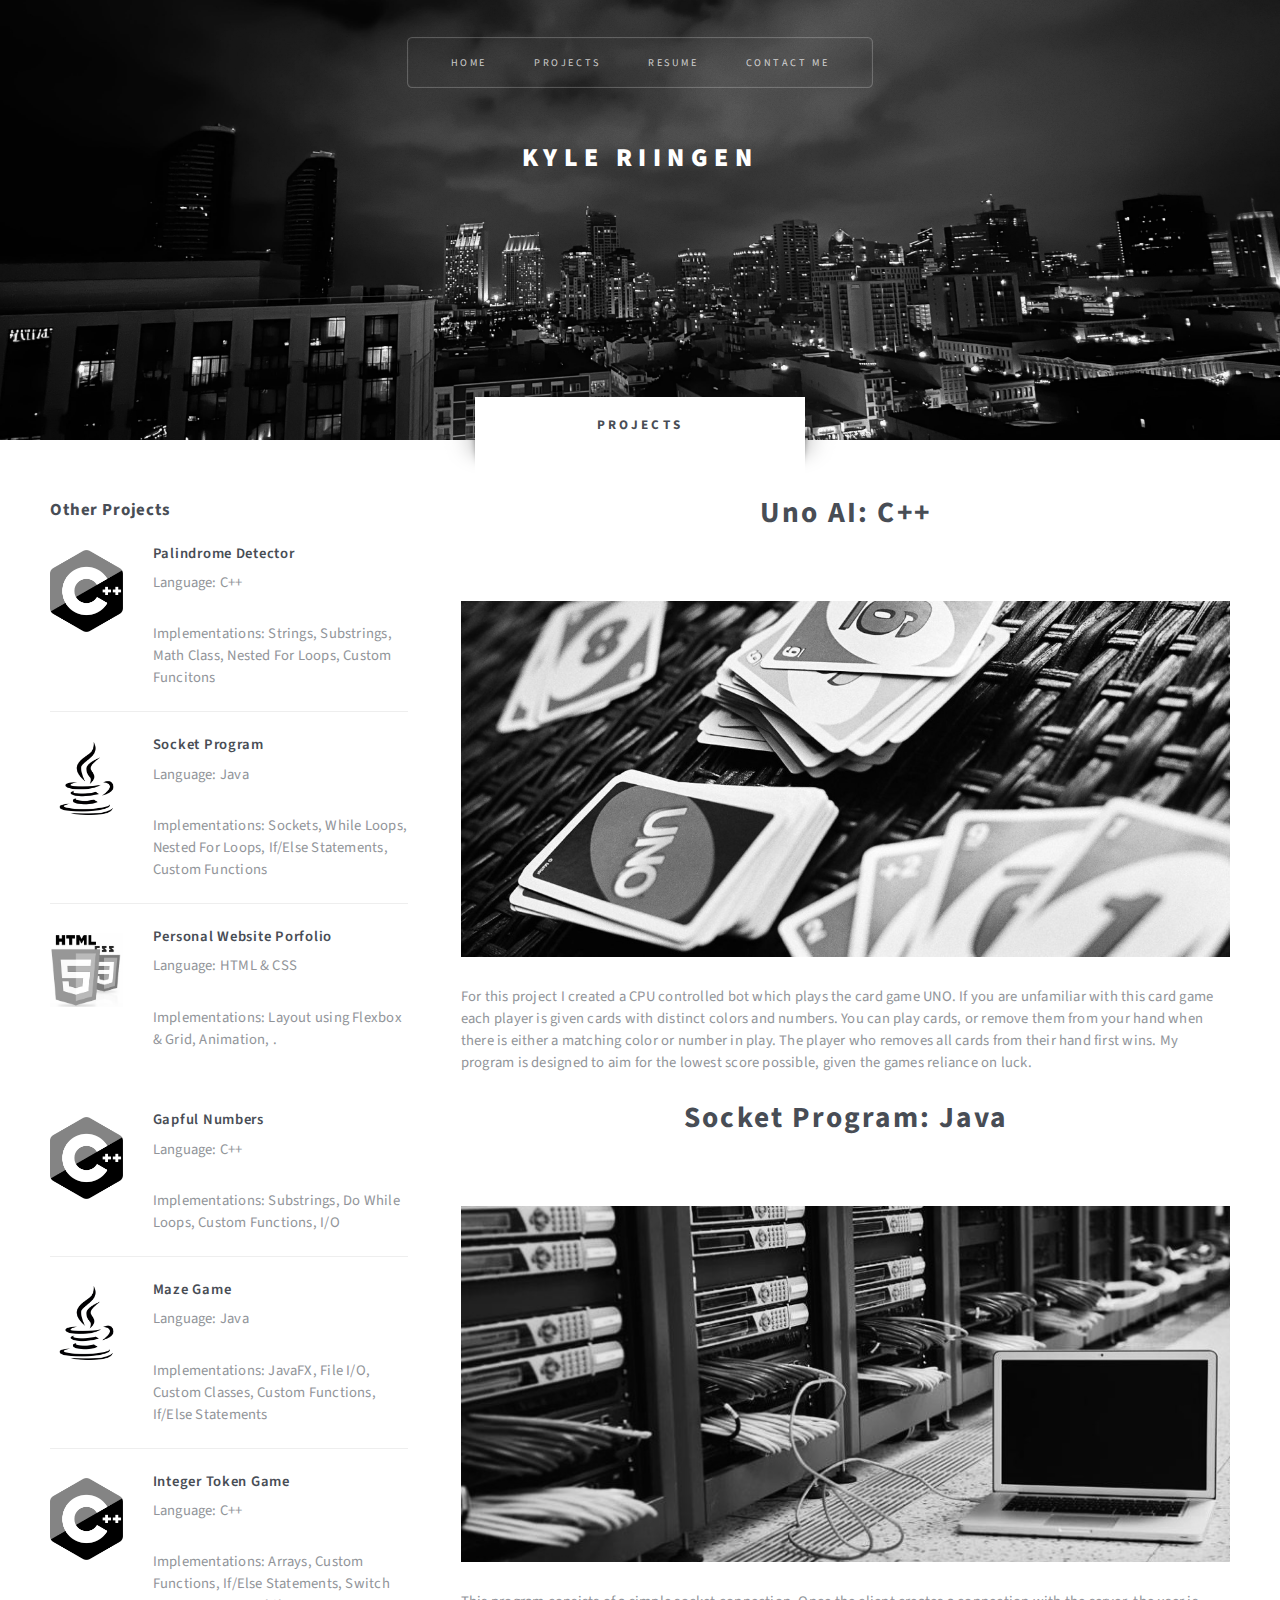
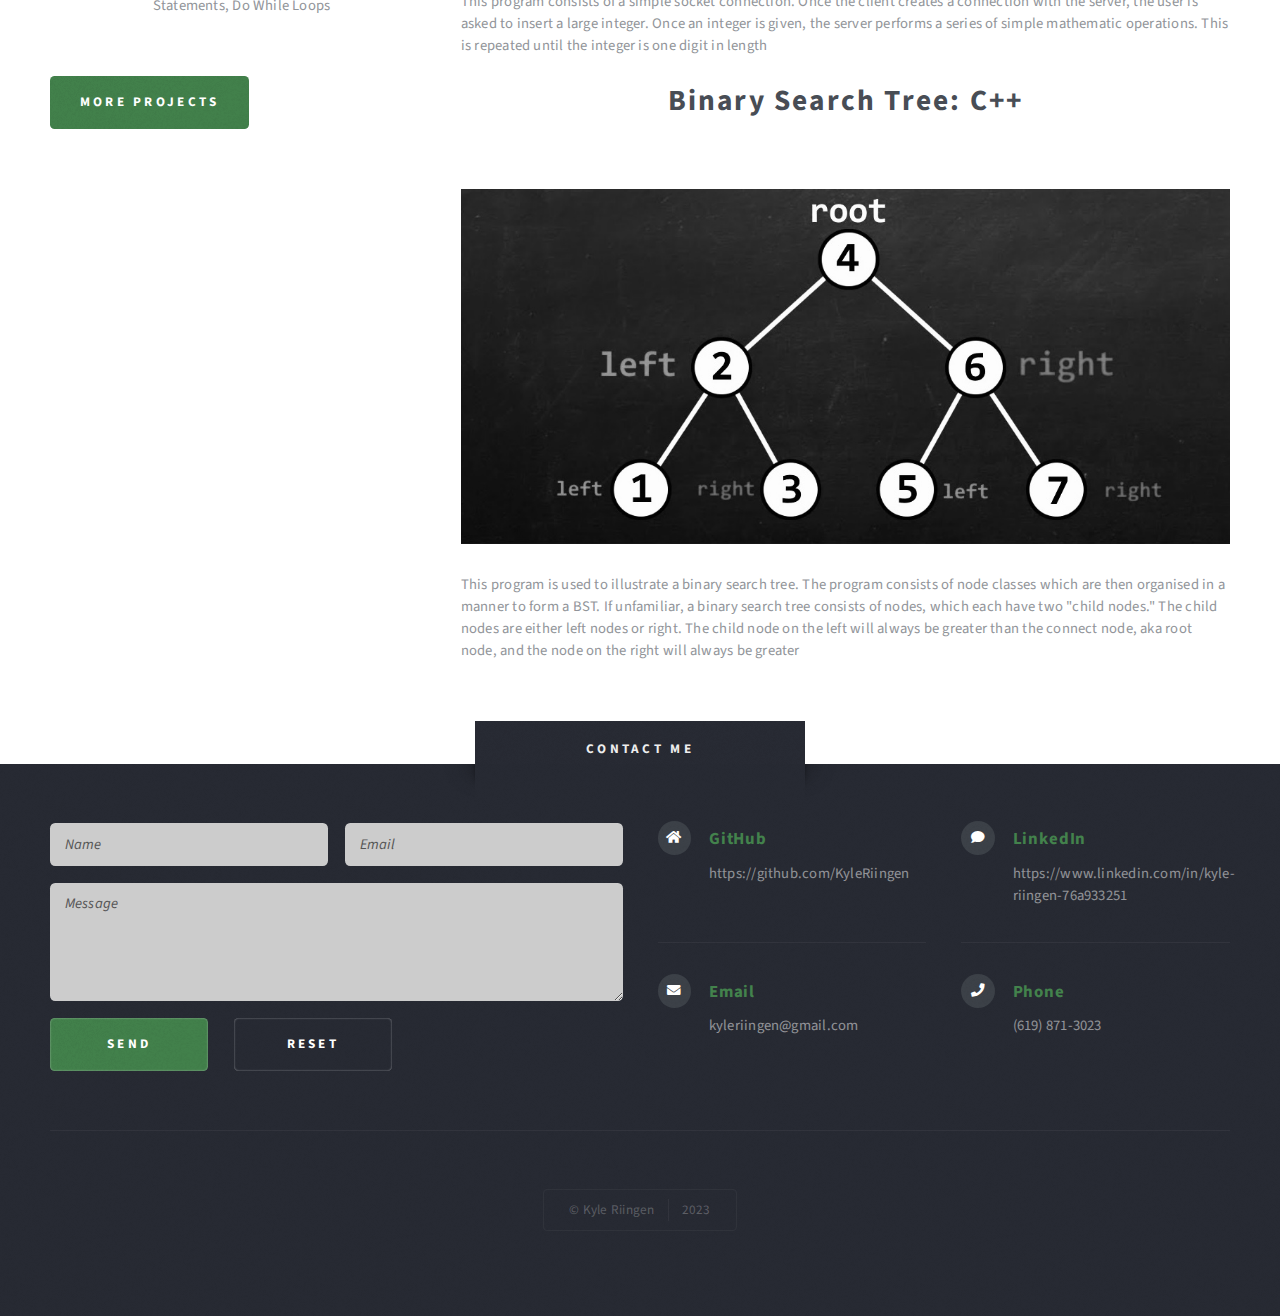
==== commit 8da66a52: "Update left-sidebar.html" ====
--- a/left-sidebar.html
+++ b/left-sidebar.html
@@ -61,7 +61,7 @@
 												</li>
 												<li>
 													<article class="box post-excerpt">
-														<a href="#" class="image left"><img src="images/Java2.jpg" alt="" /></a>
+														<a href="#" class="image left"><img src="images/java3.jpg" alt="" /></a>
 														<h3><a href="#">Socket Program</a></h3>
 														<p>Language: Java</p>
 														<p>Implementations: Sockets, While Loops, Nested For Loops, If/Else Statements, Custom Functions </p>
@@ -89,7 +89,7 @@
 												</li>
 												<li>
 													<article class="box post-excerpt">
-														<a href="#" class="image left"><img src="images/Java2.jpg" alt="" /></a>
+														<a href="#" class="image left"><img src="images/java3.jpg" alt="" /></a>
 														<h3><a href="#">Maze Game</a></h3>
 														<p>Language: Java</p>
 														<p>Implementations: JavaFX, File I/O, Custom Classes, Custom Functions, If/Else Statements</p>
@@ -247,4 +247,4 @@
 			<script src="assets/js/main.js"></script>
 
 	</body>
-</html>+</html>
